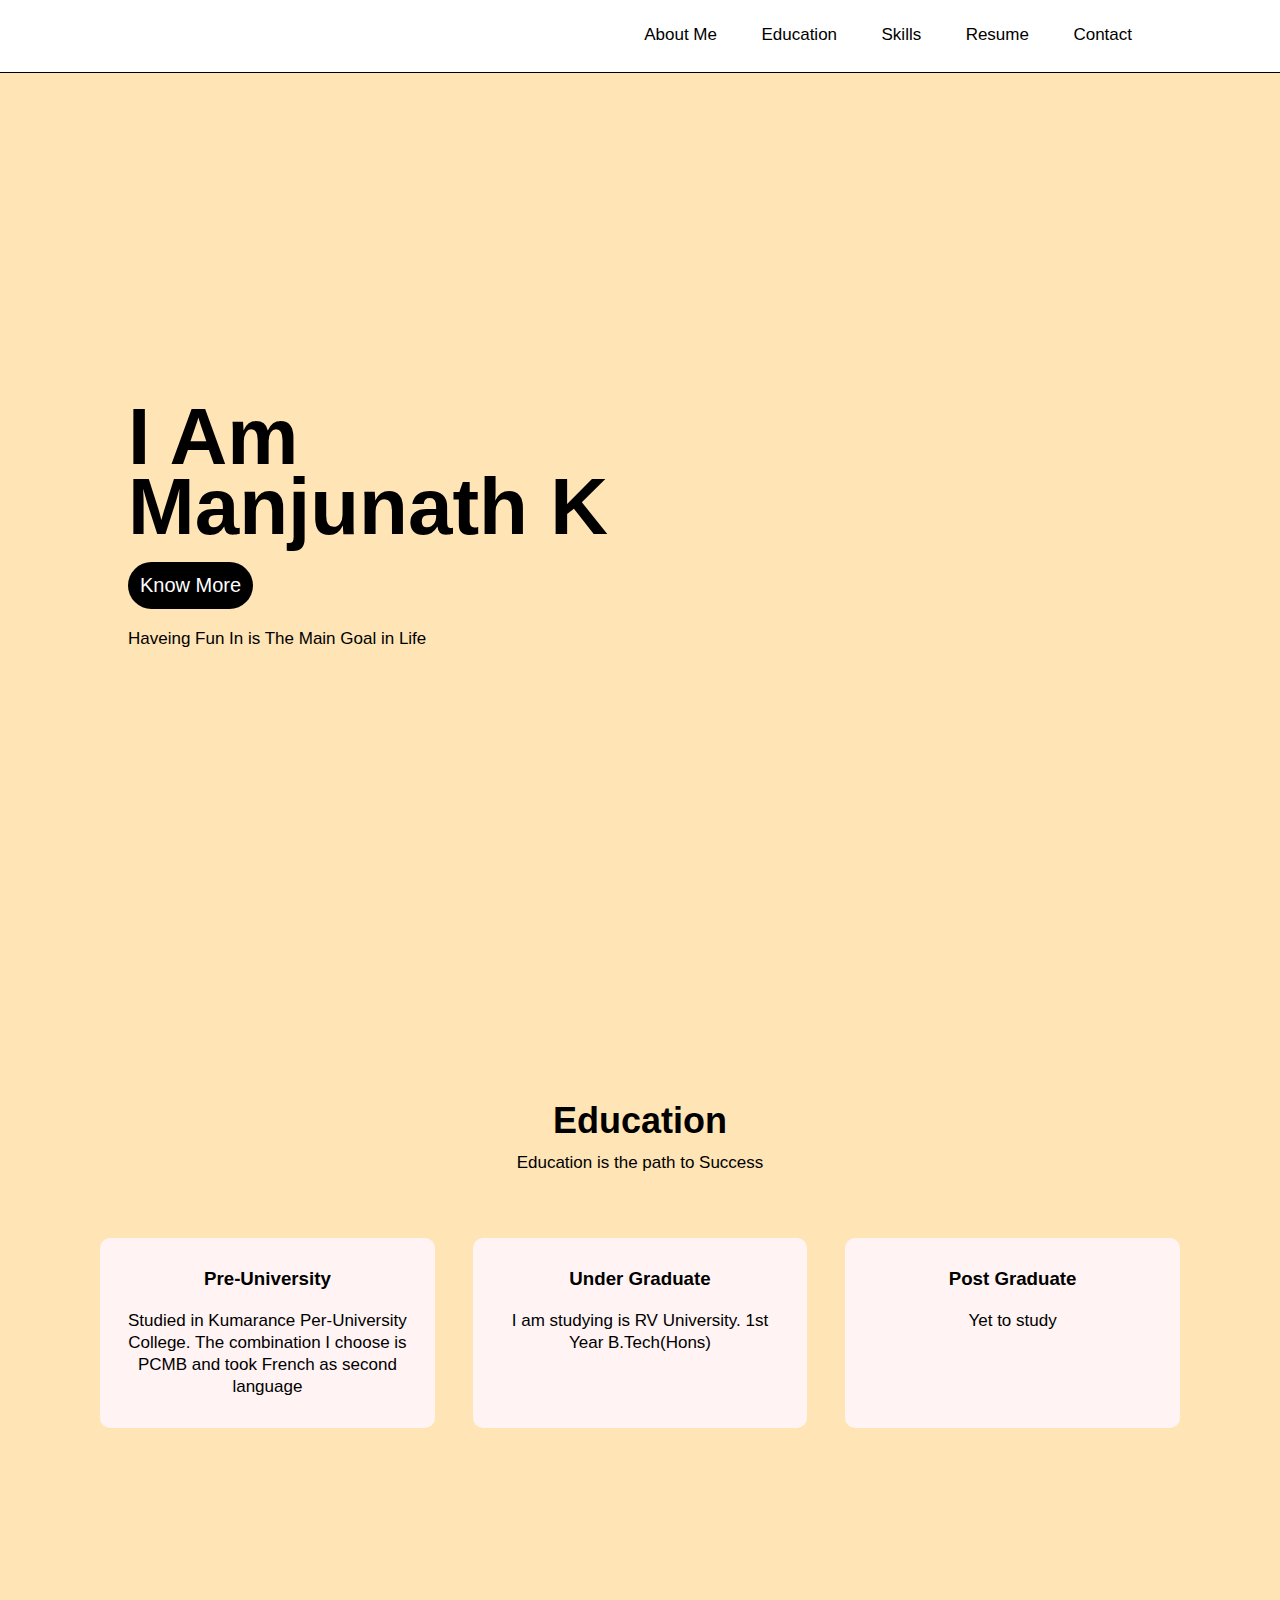
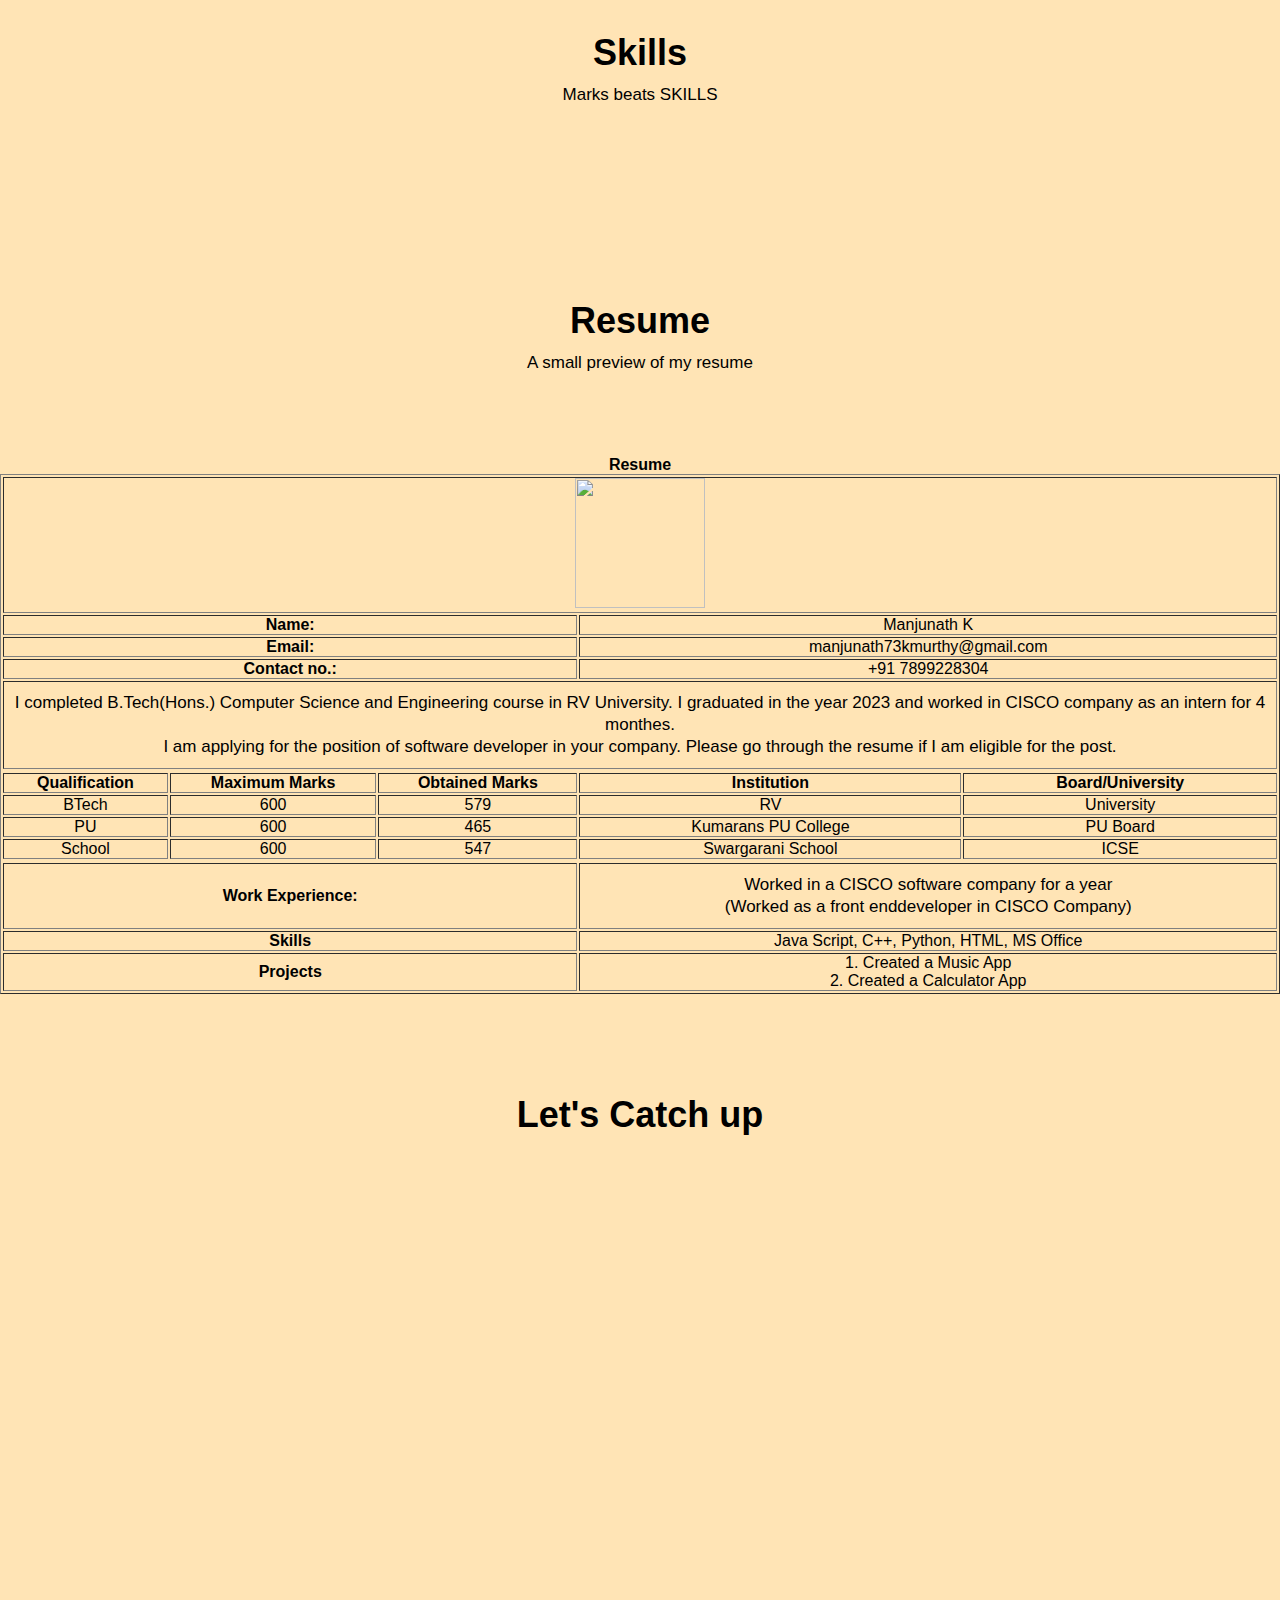
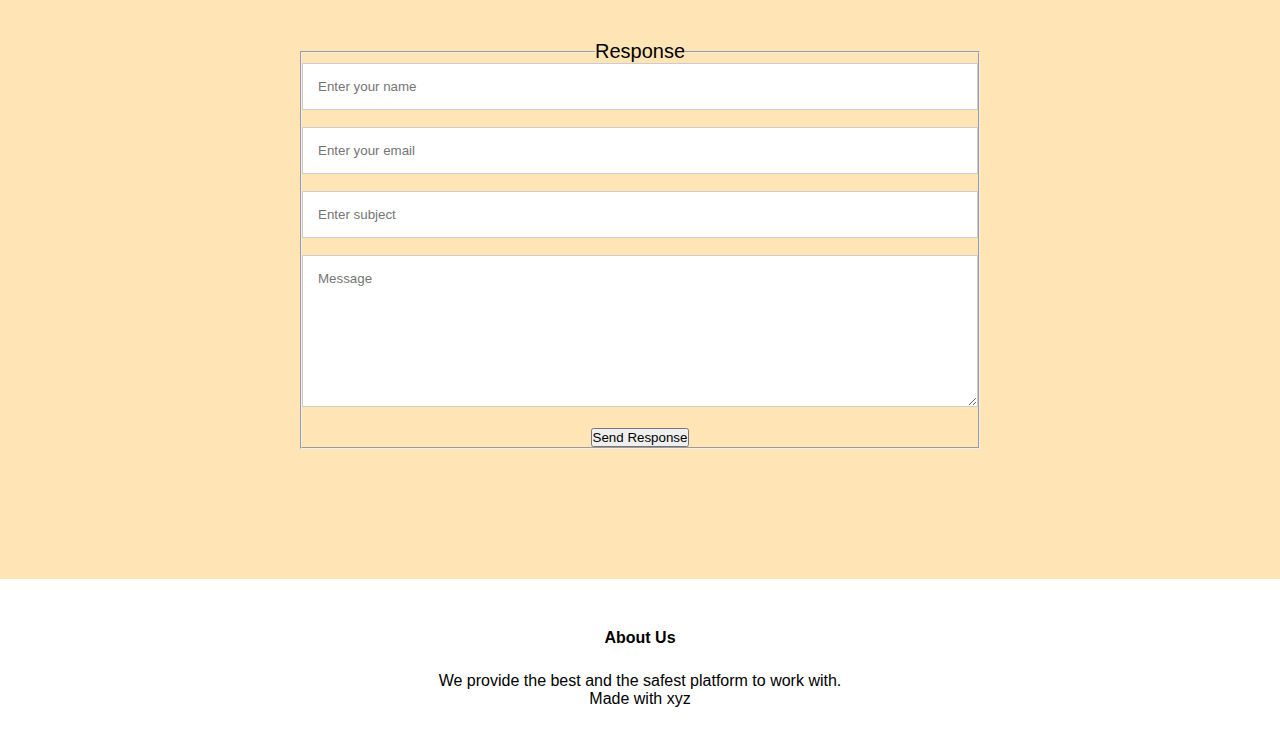
==== index.html @ daef999e "Rename Maincode.html to index.html" ====
<!DOCTYPE html>
<html>
    <head>
        <meta name="viewpoint" content="width=device-width, initial-scale=1.0">
        <title>CV Portfolio</title>
        <link rel="stylesheet" href="Style.css">
        <link rel="stylesheet" href="https://cdn.jsdelivr.net/npm/@fortawesome/fontawesome-free@6.4.2/css/fontawesome.min.css">
    </head>
    <body>
        <section class="header">
            <nav>
                <img src="Images/download.png" alt="" class="logo">
                <ul id="menulinks">
                    <li><a href="#am">About Me</a></li>
                    <li><a href="#edu">Education</a></li>
                    <li><a href="#skill">Skills</a></li>
                    <li><a href="#re">Resume</a></li>
                    <li><a href="#cont">Contact</a></li>
                </ul>
                <img src="Images/588a6507d06f6719692a2d15.png" alt="" class="menu-icon" onclick="toggleMenu()">
            </nav>
            <div class="main">
                <div class="main-content" id="am">
                    <h1>I Am<br>Manjunath K</h1>
                    <div class="btn-container">
                        <button class="btn-color">Know More</button>
                    </div>
                    <p>Haveing Fun In is The Main Goal in Life</p>
                </div>
                <img src="Images/WhatsApp Image 2024-01-06 at 10.08.02.jpeg" alt="" class="userimg">
            </div>
        </section>
        
        <!--Education-->
        <section class="edu" id="edu">
            <h1>Education</h1>
            <p>Education is the path to Success</p>
            <div class="row">
                <div class="edu-col">
                    <h3>Pre-University</h3>
                    <p>Studied in Kumarance Per-University College. The combination I choose is PCMB and took French as second language</p>
                </div>
                <div class="edu-col">
                    <h3>Under Graduate</h3>
                    <p>I am studying is RV University. 1st Year B.Tech(Hons)</p>
                </div>
                <div class="edu-col">
                    <h3>Post Graduate</h3>
                    <p>Yet to study</p>
                </div>
            </div>
        </section>
        <!--Skills-->
        <section class="skill" id="skill">
            <h1>Skills</h1>
            <p>Marks beats SKILLS</p>
            <div class="row">
                <div class="skill-col">
                    <img src="Images/Skill1.gif" alt="">
                    <div class="layer">
                        <h3>Coding</h3>
                    </div>
                </div>
                <div class="skill-col">
                    <img src="Images/Skill2.gif" alt="">
                    <div class="layer">
                        <h3>Team Management</h3>
                    </div>
                </div>
                <div class="skill-col">
                    <img src="Images/Skill3.gif" alt="">
                    <div class="layer">
                        <h3>Communication</h3>
                    </div>
                </div>
            </div>
        </section>
        <!--Resume-->
        <section class="resume" id="re">
            <h1>Resume</h1>
            <p>A small preview of my resume</p>
            <table border="border" width="100%">
                <caption>
                    <b>Resume</b>
                </caption>
                
                <tr>
                     <th colspan="6">
                        <img src = "Images/WhatsApp Image 2023-10-06 at 01.45.31.jpeg" width="130" height="130"><br>
                    </th>
                </tr>
        
                <tr>
                    <td colspan="3"><b>Name:</b></td>
                    <td colspan="3">Manjunath K</td>
                </tr>
        
                <tr>
                    <td colspan="3"><b>Email:</b></td>
                    <td colspan="3">manjunath73kmurthy@gmail.com</td>
                </tr>
        
                <tr>
                    <td colspan="3"><b>Contact no.:</b></td>
                    <td colspan="3">+91 7899228304</td>
                </tr>
        
                <tr>
                    <td colspan="6">
                        <p>
                            I completed B.Tech(Hons.) Computer Science and Engineering course in RV University.
                            I graduated in the year 2023 and worked in CISCO company as an intern for 4 monthes.<br>
                            I am applying for the position of software developer in your company.
                            Please go through the resume if I am eligible for the post.
                        </p>
                    </td>
                </tr>
                <br><br>
        
                <tr>
                    <tr>
                        <th>Qualification</th>
                        <th>Maximum Marks</th>
                        <th>Obtained Marks</th>
                        <th>Institution</th>
                        <th>Board/University</th>
                    </tr>
        
                    <tr>
                        <td>BTech</td>
                        <td>600</td>
                        <td>579</td>
                        <td>RV</td>
                        <td>University</td>
                    </tr>
        
                    <tr>
                        <td>PU</td>
                        <td>600</td>
                        <td>465</td>
                        <td>Kumarans PU College</td>
                        <td>PU Board</td>
                    </tr>
        
                    <tr>
                        <td>School</td>
                        <td>600</td>
                        <td>547</td>
                        <td>Swargarani School</td>
                        <td>ICSE</td>
                    </tr>
                </tr><br><br>
        
                <tr>
                    
                    <tr>
                        <td colspan="3"><b>Work Experience:</b></td>
                        <td colspan="3">
                            <p>Worked in a CISCO software company for a year<br>
                            (Worked as a front enddeveloper in CISCO Company)</p>
                        </td>
                    </tr>
        
                    <tr>
                        <td colspan="3"><b>Skills</b></td>
                        <td colspan="3">Java Script, C++, Python, HTML, MS Office</td>
                    </tr>
        
                    <tr>
                        <td rowspan="2" colspan="3"><b>Projects</b></td>
                        <td colspan="3">
                            1. Created a Music App<br>
                            2. Created a Calculator App
                        </td>
                    </tr>
        
                </tr>
        
            </table>
        </section>
        <!--Contact-->
        <section class="contact" id="cont">
            <h1>Let's Catch up</h1>
            <iframe src="https://www.google.com/maps/embed?pb=!1m18!1m12!1m3!1d995397.3456030992!2d76.97284390310132!3d12.954510641982626!2m3!1f0!2f0!3f0!3m2!1i1024!2i768!4f13.1!3m3!1m2!1s0x3bae1670c9b44e6d%3A0xf8dfc3e8517e4fe0!2sBengaluru%2C%20Karnataka!5e0!3m2!1sen!2sin!4v1704509530049!5m2!1sen!2sin" width="600" height="450" style="border:0;" allowfullscreen="" loading="lazy" referrerpolicy="no-referrer-when-downgrade"></iframe>
            <section class="contact-us">
                <!-- <div class="row">
                    <div class="contact-col">
                        <span>
                            <h5>Mysore Road, Akshaya Niliya</h5>
                            <p>Bangalore, Karnakata, INDIA</p>
                        </span>
                    </div>
                    <div>
                        <span>
                            <h5>+91 7899228304</h5>
                            <p>Monday to Friday, 10am to 7pm</p>
                        </span>
                    </div>
                    <div>
                        <span>
                            <h5>manjunath73kmurthy@gmail.com</h5>
                            <p>Email me your query</p>
                        </span>
                    </div>
                </div> -->
            </section>
            <section class="response">
                <div class="contact-col">
                    <form action="" id="myform" onsubmit = "return validate();">
                        <fieldset>
                            <legend>Response</legend>
                            <input type="text" placeholder="Enter your name" required id="name">
                            <input type="email" placeholder="Enter your email" required id="email">
                            <input type="text" placeholder="Enter subject" required id="subject">
                            <textarea rows="8" placeholder="Message" required id="message"></textarea>
                            <button type="submit" class="click">Send Response</button>
                        </fieldset>
                    </form>
                </div>
            </section>
        </section>
        <!--Footer-->
        <section class="footer">
           <h4>About Us</h4>
           <p>We provide the best and the safest platform to work with.</p>
            <div class="icons">
                <i class="fa fa-facebook-official" aria-hidden="true"></i>
                <i class="fa fa-instagram" aria-hidden="true"></i>
                <i class="fa fa-twitter" aria-hidden="true"></i>
            </div>
            <p>Made with xyz</p>
        </section>
        <script src="jav.js"></script>
    </body>
</html>
---- Style.css ----
*{
    margin: 0;
    padding: 0;
    box-sizing: border-box;
    font-family: sans-serif;
}
html{
    scroll-behavior: smooth;
}
nav{
    position: fixed;
    top: 0;
    left: 0;
    width: 100%;
    background: #fff;
    display: flex;
    align-items: center;
    justify-content: space-between;
    padding: 15px 10%;
    border-bottom: 1px solid #000;
    z-index: 10;
}
nav ul li{
    list-style: none;
    display: inline-block;
    margin: 10px 20px;
    font-weight: 500;
    cursor: pointer;
}
nav ul li a{
    color: #000;
    text-decoration: none;
    font-size: 17px;
}
nav ul li::after{
    content: '';
    width: 0%;
    height: 2px;
    background: #f44336;
    display: block;
    margin: auto;
    transition: 0.6s;
}
nav ul li:hover::after{
    width: 100%;
}
nav .logo{
    width: 110px;
    cursor: pointer;
}
.main{
    width: 100%;
    min-height: 100vh;
    background: moccasin;
    padding: 0 10%;
    padding-top: 50px;
    display: flex;
    justify-content: center;
    flex-direction: column;
}
.main h1{
    margin-top: 100px;
    font-size: 80px;
    line-height: 70px;
}
.btn-container{
    margin: 20px 0;
}
.main button{
    border: 0;
    outline: 0;
    display: inline-flex;
    align-items: center;
    font-size: 20px;
    cursor: pointer;
}
.btn-color{
    background: #000;
    color: #fff;
    padding: 12px 12px 12px ;
    border-radius: 40px;
}
.main p{
    font-size: 17px;
    font-weight: 300;
}
.userimg{
    width: 80%;
    max-width: 500px;
    padding-top: 50px;
    position: absolute;
    right: 13%;
    bottom: 0;
}
.menu-icon{
    display: none;
}

/* Media Queries for navbar*/
@media(max-width: 800px){
    *{
        overflow-x: hidden;
    }
    nav ul{
        position: absolute;
        width: 100%;
        background: #000;
        color: #fff;
        left: 0;
        top: 100%;
        text-align: center;
        max-height: 0;
        overflow: hidden;
        transition: max-height 0.7s;
    }
    .logo{
        width: 150px;
    }
    nav ul li{
        display: block;
    }
    .menulinks{
        position: absolute;
        background: #f44336;
        height: 100vh;
        width: 200px;
        top: 0;
        right: 0;
        text-align: left;
        z-index: 2;
    }
    .menu-icon{
        display: block;
        width: 30px;
    }
    .show-menu{
        max-height: 60px;
    }
    .main{
        min-height: auto;
        padding: 0;
    }
    .userimg{
        width: 100%;
        right: auto;
        position: relative;
        margin-top: 100px;
        padding-left: 80px;
    }
    .main-content{
        position: absolute;
        bottom: 0;
        padding: 0 10%;
        z-index: 2;
        padding-bottom: 40px;
        background: linear-gradient(transparent, #fff);
    }
    .btn-container{
        margin: 5px 0;
    }
    .main button{
        font-size: 11px;
        margin-right: 10px;

    }
    .btn-color{
        padding: 8px 8px 8px 8px;
        margin-bottom: 10px;
    }
    .main h1{
        font-size: 60px;
        inline-size: 550px;
    }
    .row{
        flex-direction: column;
    }
    .response{
        padding: 10px 10px;
        text-align: center;
    }
}
.edu{
    width: 100%;
    margin: auto;
    text-align: center;
    padding-top: 200px;
    background: moccasin;
    padding-left: 100px;
    padding-right: 100px;
}
.edu h1{
    font-size: 36px;
    font-weight: 600;
}
.edu p{
    color: #000;
    font-size: 17px;
    font-weight: 300;
    line-height: 22px;
    padding: 10px;
}
.row{
    margin-top: 5%;
    display: flex;
    justify-content: space-between;
}
.edu-col{
    flex-basis: 31%;
    background: #fff3f3;
    border-radius: 10px;
    margin-bottom: 5%;
    padding: 20px 12px;
    box-sizing: border-box;
    transition: 0.5s;
}
.edu-col h3{
    text-align: center;
    font-weight: 600;
    margin: 10px 0;
}
.edu-col:hover{
    box-shadow: 0 0 20px 0px rgba(0,0,0,0.2);
}
/* Skills */
.skill{
    width: 100%;
    margin: auto;
    text-align: center;
    padding-top: 150px;
    background: moccasin;
    padding-left: 100px;
    padding-right: 100px;
}
.skill h1{
    font-size: 36px;
    font-weight: 600;
}
.skill p{
    color: #000;
    font-size: 17px;
    font-weight: 300;
    line-height: 22px;
    padding: 10px;
}
.skill-col{
    flex-basis: 32%;
    border-radius: 10px;
    margin-bottom: 30px;
    position: relative;
    overflow: hidden;
    transition: 0.5s;
}
.skill-col img{
    width: 100%;
    display: block;
}
.skill-col:hover{
    box-shadow: 0 0 20px 0px rgba(0,0,0,0.2);
}
.layer{
    background: transparent;
    height: 100%;
    width: 100%;
    position: absolute;
    top: 0;
    left: 0;
    transition: 0.5s;
}
.layer:hover{
    background: rgba(166, 166, 166, 0.7);
}
.layer h3{
    width: 100%;
    font-weight: 500;
    color: #000;
    font-size: 26px;
    bottom: 0;
    left: 50%;
    transform: translateX(-50%);
    position: absolute;
    display: none;
    transition: 0.7s;
}
.layer:hover h3{
    bottom: 49%;
    display: block;
}
/* Resume */
.resume{
    width: 100%;
    margin: auto;
    text-align: center;
    padding-top: 100px;
    background: moccasin;
}
.resume h1{
    font-size: 36px;
    font-weight: 600;
}
.resume p{
    color: #000;
    font-size: 17px;
    font-weight: 300;
    line-height: 22px;
    padding: 10px;
}
/* Contact */
.contact{
    width: 100%;
    margin: auto;
    text-align: center;
    padding: 100px 0;
    background: moccasin;
}
.contact iframe{
    width: 70%;
}
.contact h1{
    font-size: 36px;
    font-weight: 600;
}
.contact-us{
    width: 80%;
    margin: auto;
    background: moccasin;
}
.contact-col{
    flex-basis: 48%;
    margin-bottom: 30px;
}
.contact-col div{
    display: flex;
    align-items: center;
    margin-bottom: 40px;
}
.contact-col div p{
    padding: 20px;
}
.contact-col div h5{
    font-size: 20px;
    margin-bottom: 5px;
    color: #555;
    font-weight: 400;
}
.contact-col input, .contact-col textarea{
    width: 100%;
    padding: 15px;
    margin-bottom: 17px;
    outline: none;
    border: 1px solid #ccc;
}
.response{
    width: 100;
    padding-left: 300px;
    padding-right: 300px;
    padding-top: 50px;
}
.response legend{
    font-size: 20px;
}
/* Footer */
.footer{
    width: 100%;
    text-align: center;
    padding: 30px 0;
}
.footer h4{
    margin-bottom: 25px;
    margin-top: 20px;
    font-weight: 600;
}
/* CV */
.cv{
    width: 100%;
    margin: auto;
    text-align: center;
    padding-top: 100px;
    background: #fff;
}
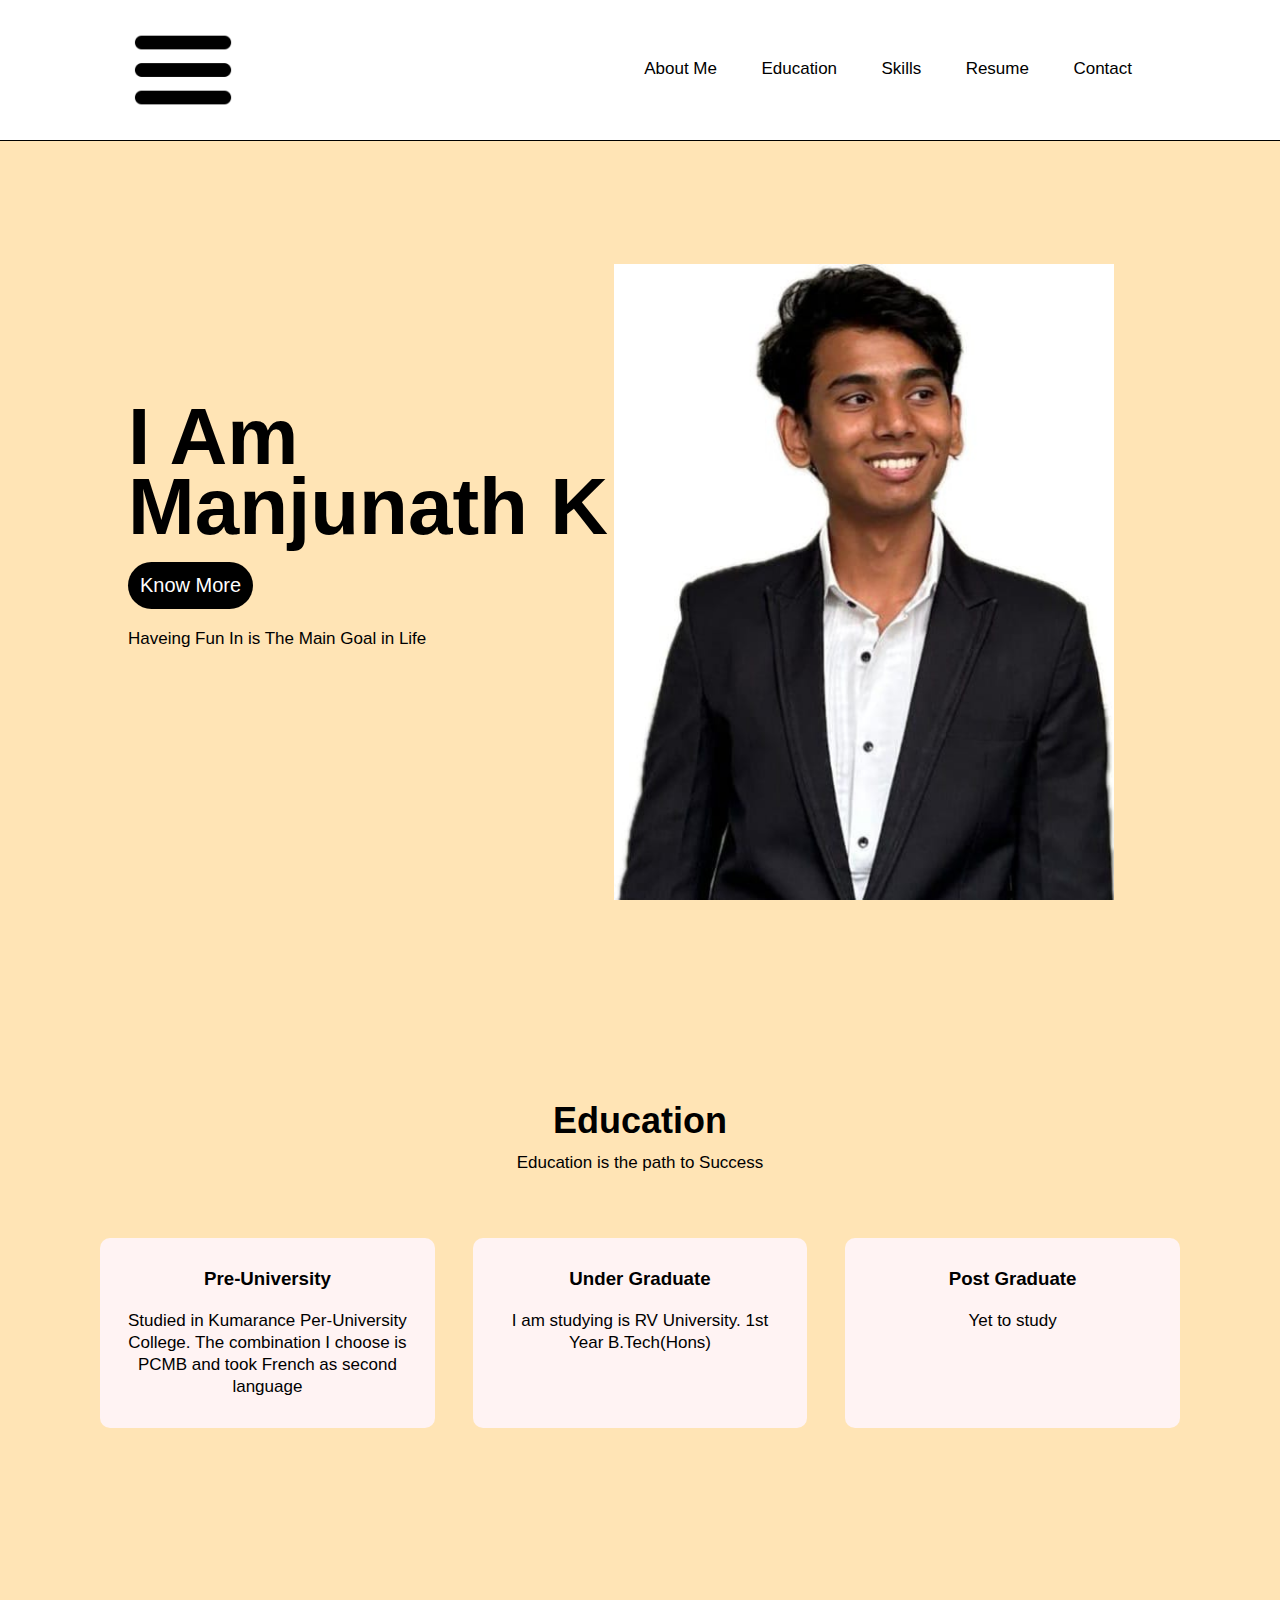
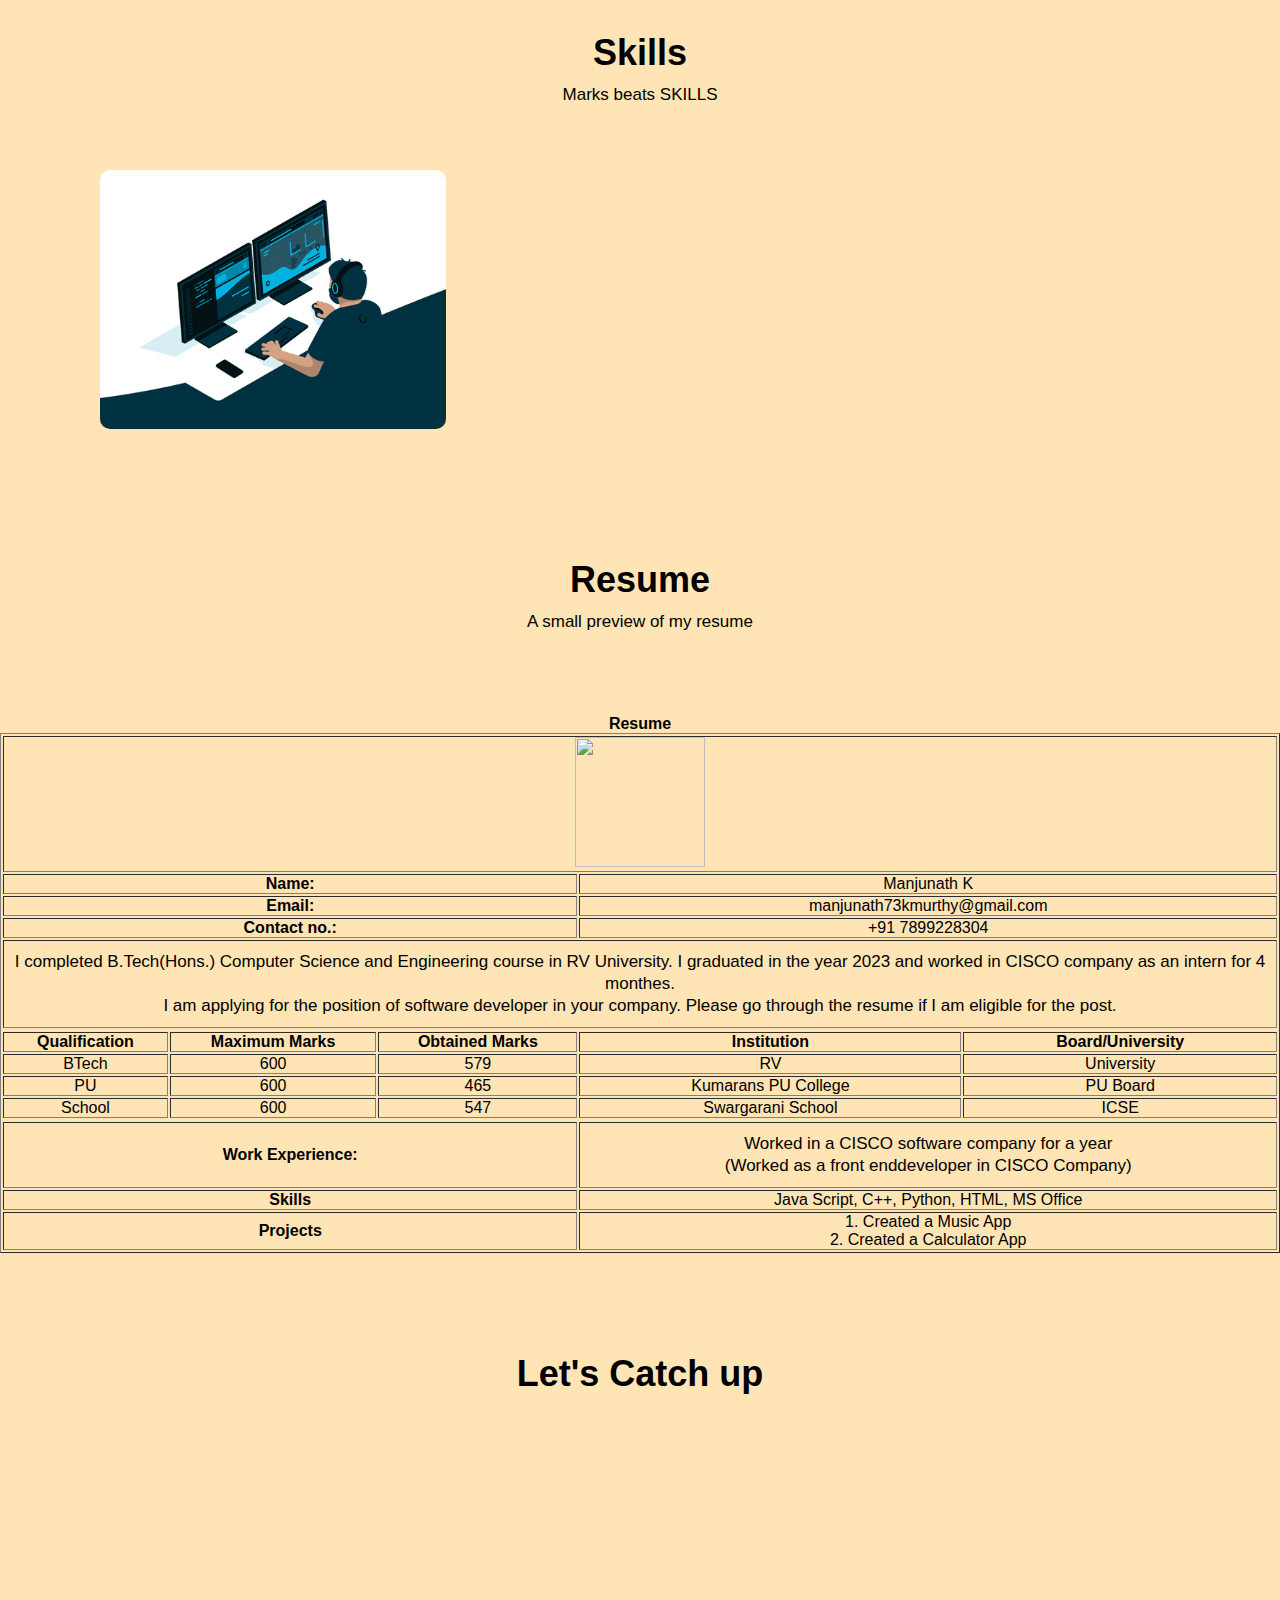
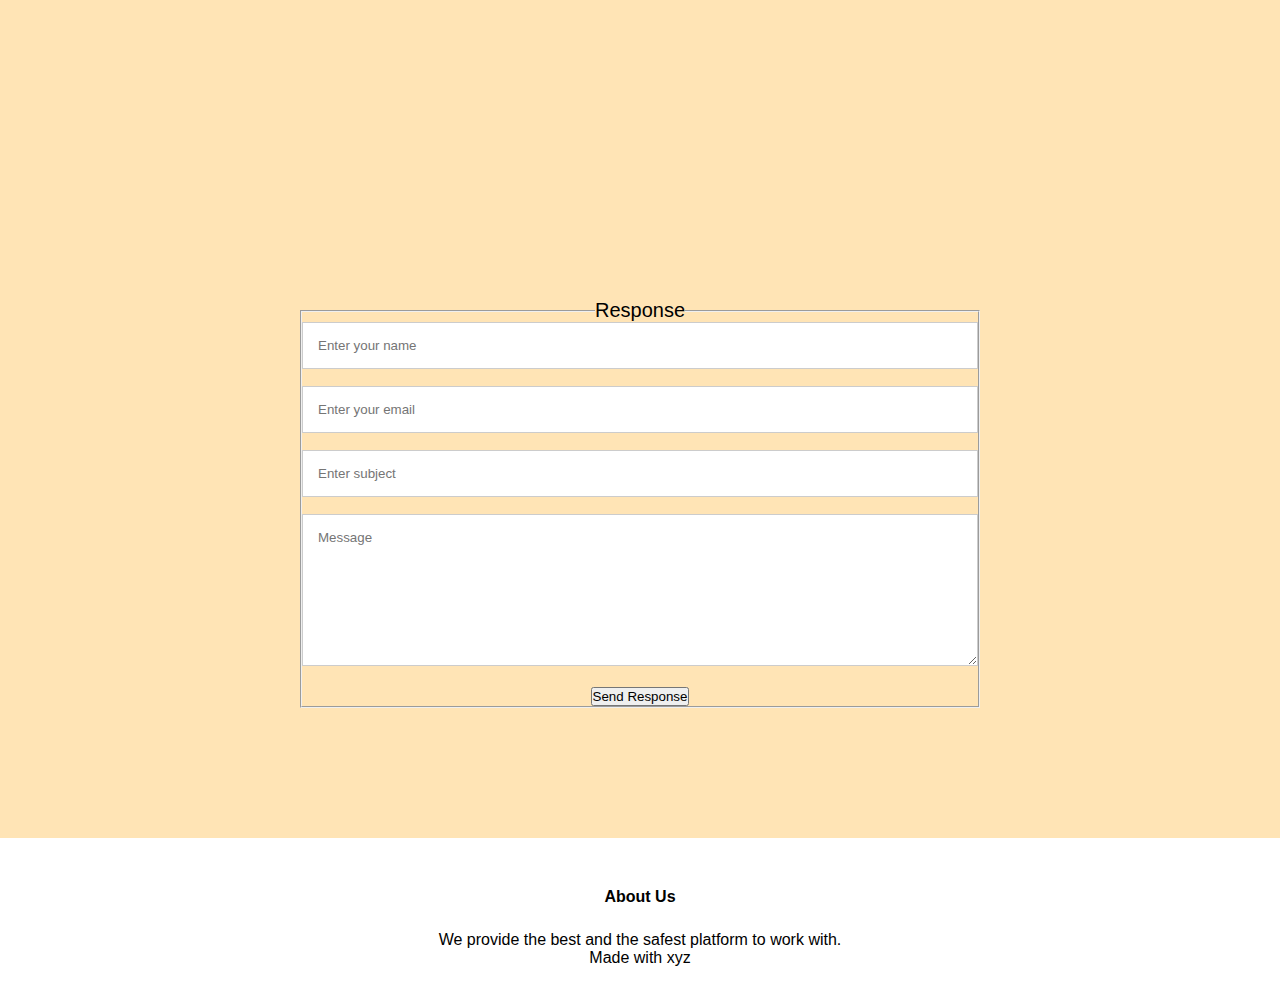
==== commit 33630b6c: "Update index.html" ====
--- a/index.html
+++ b/index.html
@@ -9,7 +9,7 @@
     <body>
         <section class="header">
             <nav>
-                <img src="Images/download.png" alt="" class="logo">
+                <img src="588a6507d06f6719692a2d15.png" alt="" class="logo">
                 <ul id="menulinks">
                     <li><a href="#am">About Me</a></li>
                     <li><a href="#edu">Education</a></li>
@@ -17,7 +17,7 @@
                     <li><a href="#re">Resume</a></li>
                     <li><a href="#cont">Contact</a></li>
                 </ul>
-                <img src="Images/588a6507d06f6719692a2d15.png" alt="" class="menu-icon" onclick="toggleMenu()">
+                <img src="WhatsApp Image 2024-01-06 at 10.08.02.jpeg" alt="" class="menu-icon" onclick="toggleMenu()">
             </nav>
             <div class="main">
                 <div class="main-content" id="am">
@@ -27,7 +27,7 @@
                     </div>
                     <p>Haveing Fun In is The Main Goal in Life</p>
                 </div>
-                <img src="Images/WhatsApp Image 2024-01-06 at 10.08.02.jpeg" alt="" class="userimg">
+                <img src="WhatsApp Image 2024-01-06 at 10.08.02.jpeg" alt="" class="userimg">
             </div>
         </section>
         
@@ -56,19 +56,19 @@
             <p>Marks beats SKILLS</p>
             <div class="row">
                 <div class="skill-col">
-                    <img src="Images/Skill1.gif" alt="">
+                    <img src="Skill1.gif" alt="">
                     <div class="layer">
                         <h3>Coding</h3>
                     </div>
                 </div>
                 <div class="skill-col">
-                    <img src="Images/Skill2.gif" alt="">
+                    <img src="Skill2.gif" alt="">
                     <div class="layer">
                         <h3>Team Management</h3>
                     </div>
                 </div>
                 <div class="skill-col">
-                    <img src="Images/Skill3.gif" alt="">
+                    <img src="Skill3.gif" alt="">
                     <div class="layer">
                         <h3>Communication</h3>
                     </div>
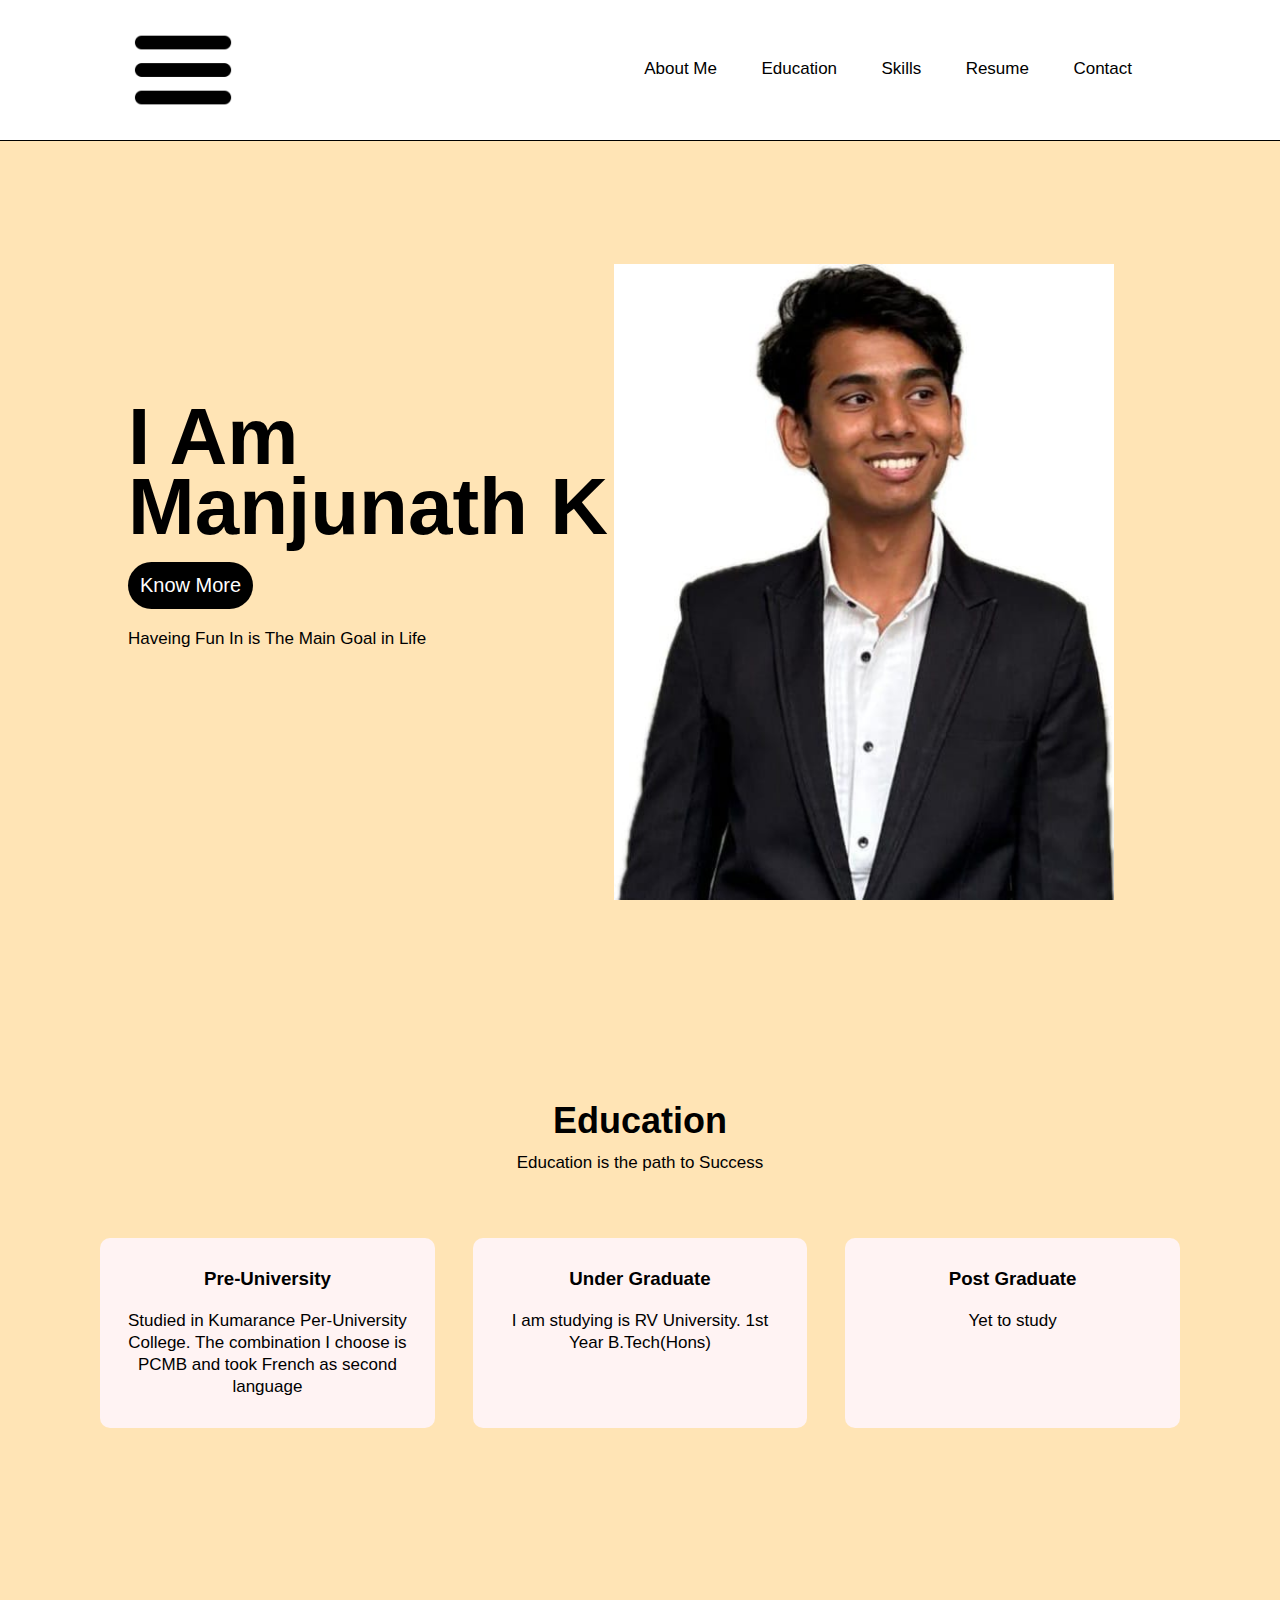
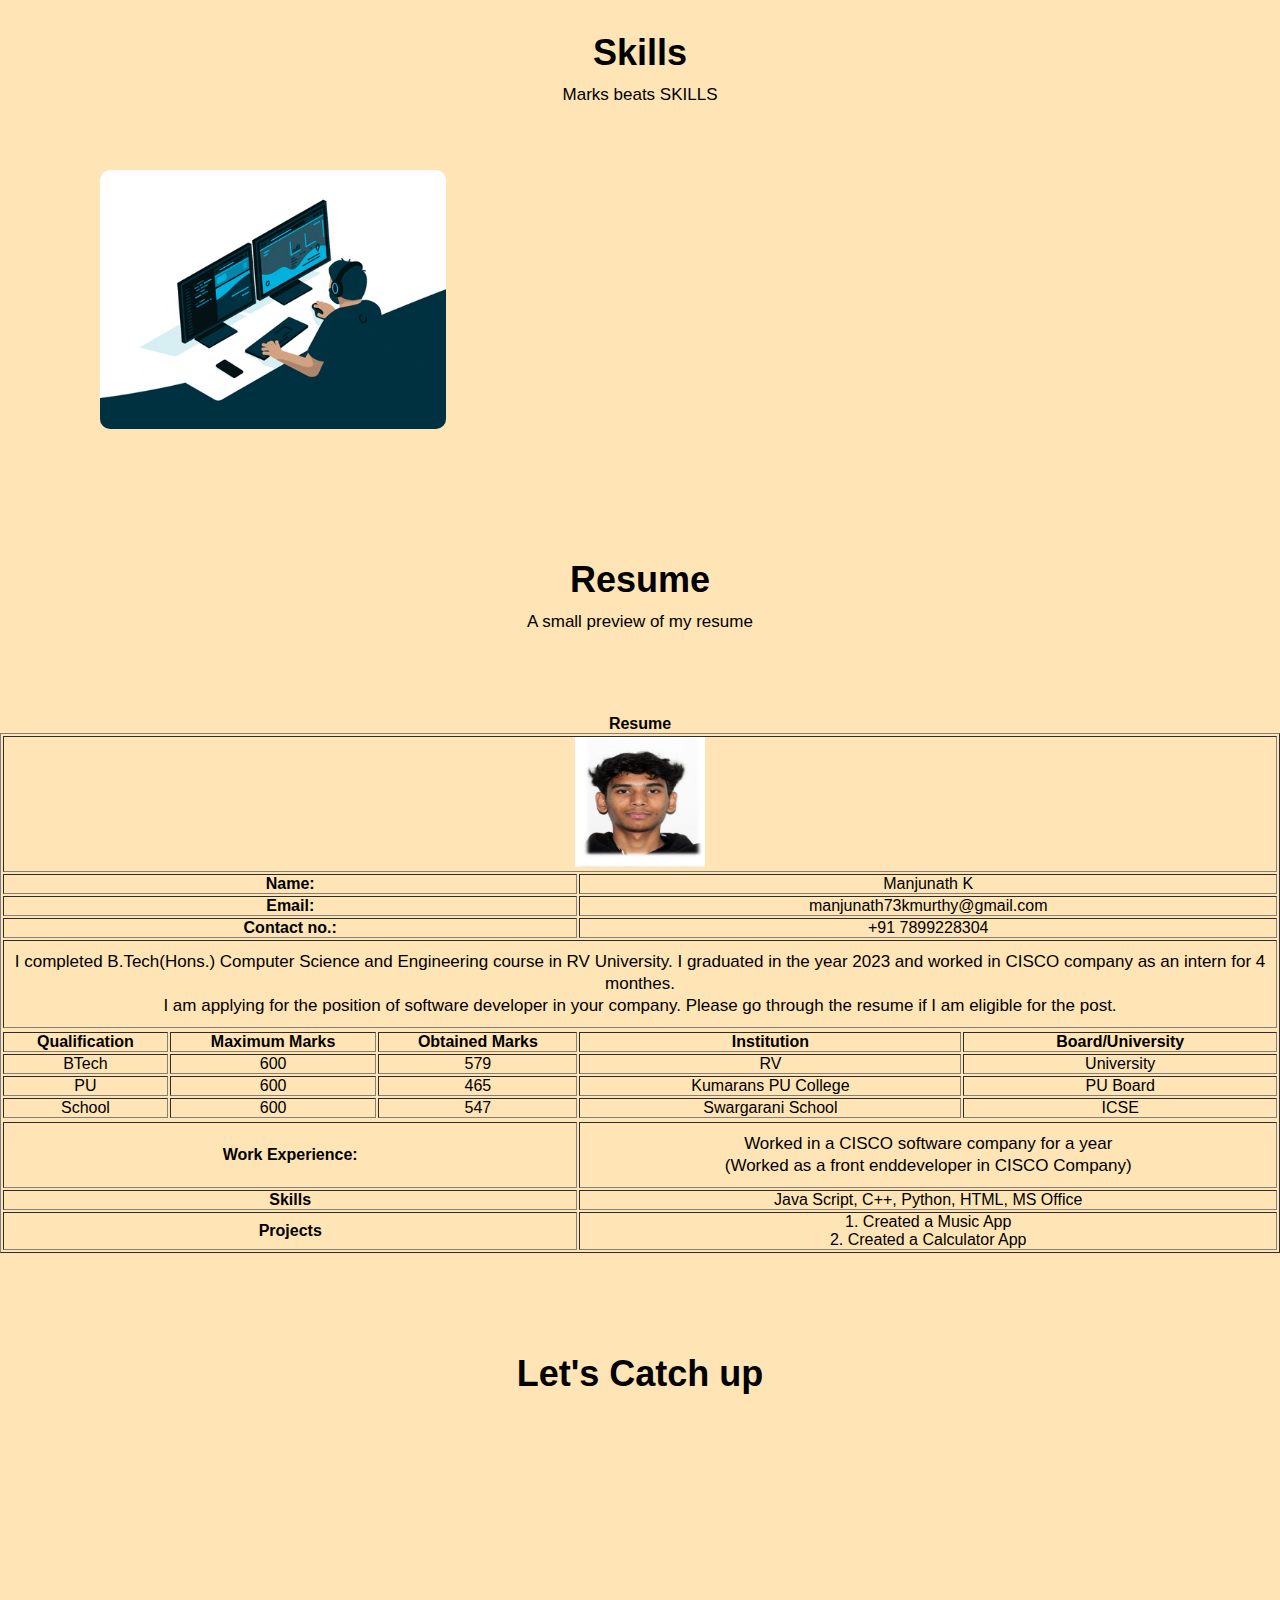
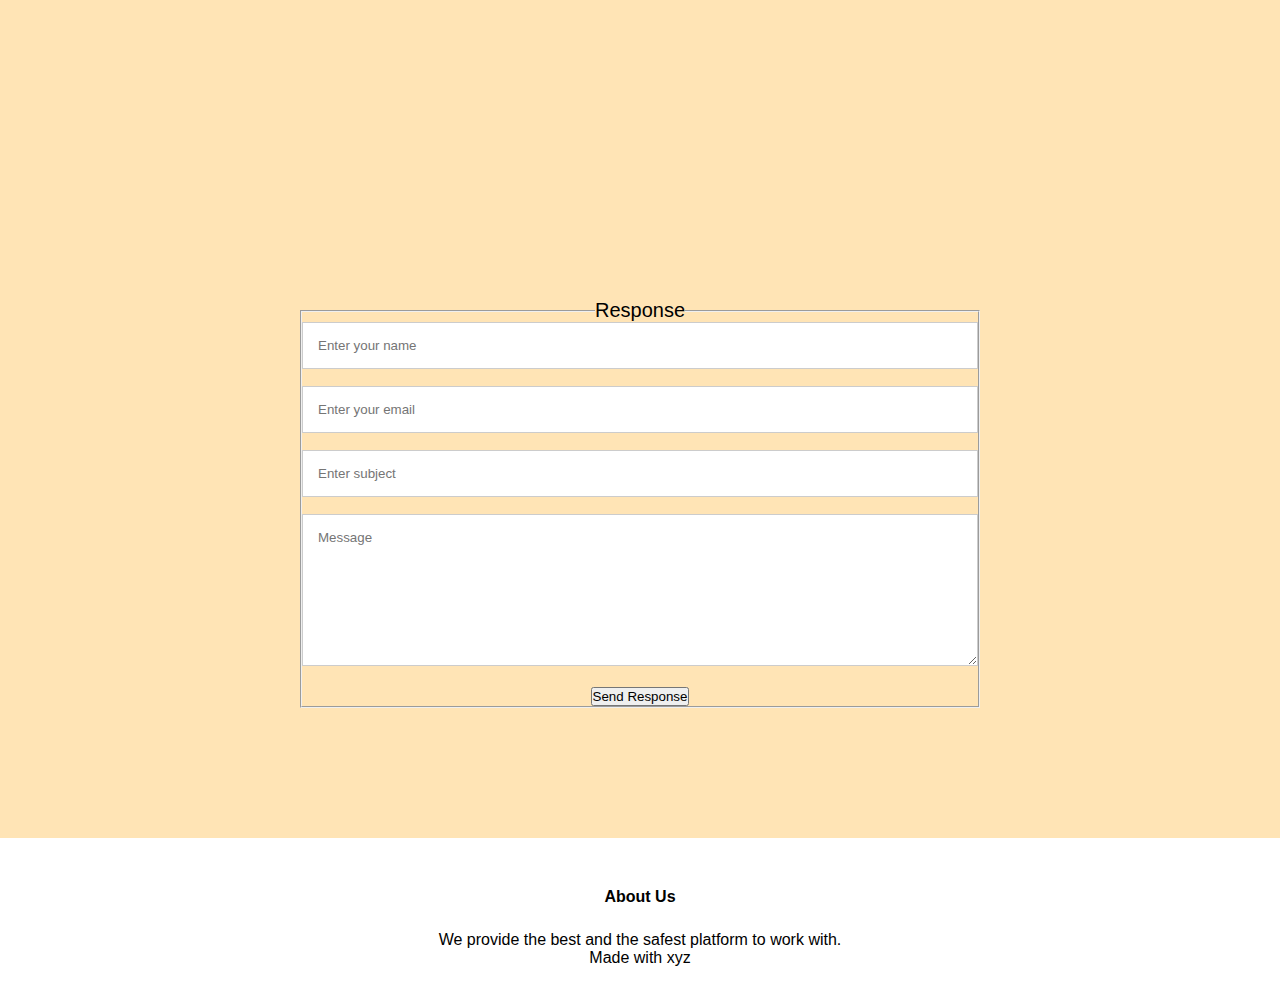
==== commit a21b46be: "Update index.html" ====
--- a/index.html
+++ b/index.html
@@ -86,7 +86,7 @@
                 
                 <tr>
                      <th colspan="6">
-                        <img src = "Images/WhatsApp Image 2023-10-06 at 01.45.31.jpeg" width="130" height="130"><br>
+                        <img src = "WhatsApp Image 2023-10-06 at 01.45.31.jpeg" width="130" height="130"><br>
                     </th>
                 </tr>
         
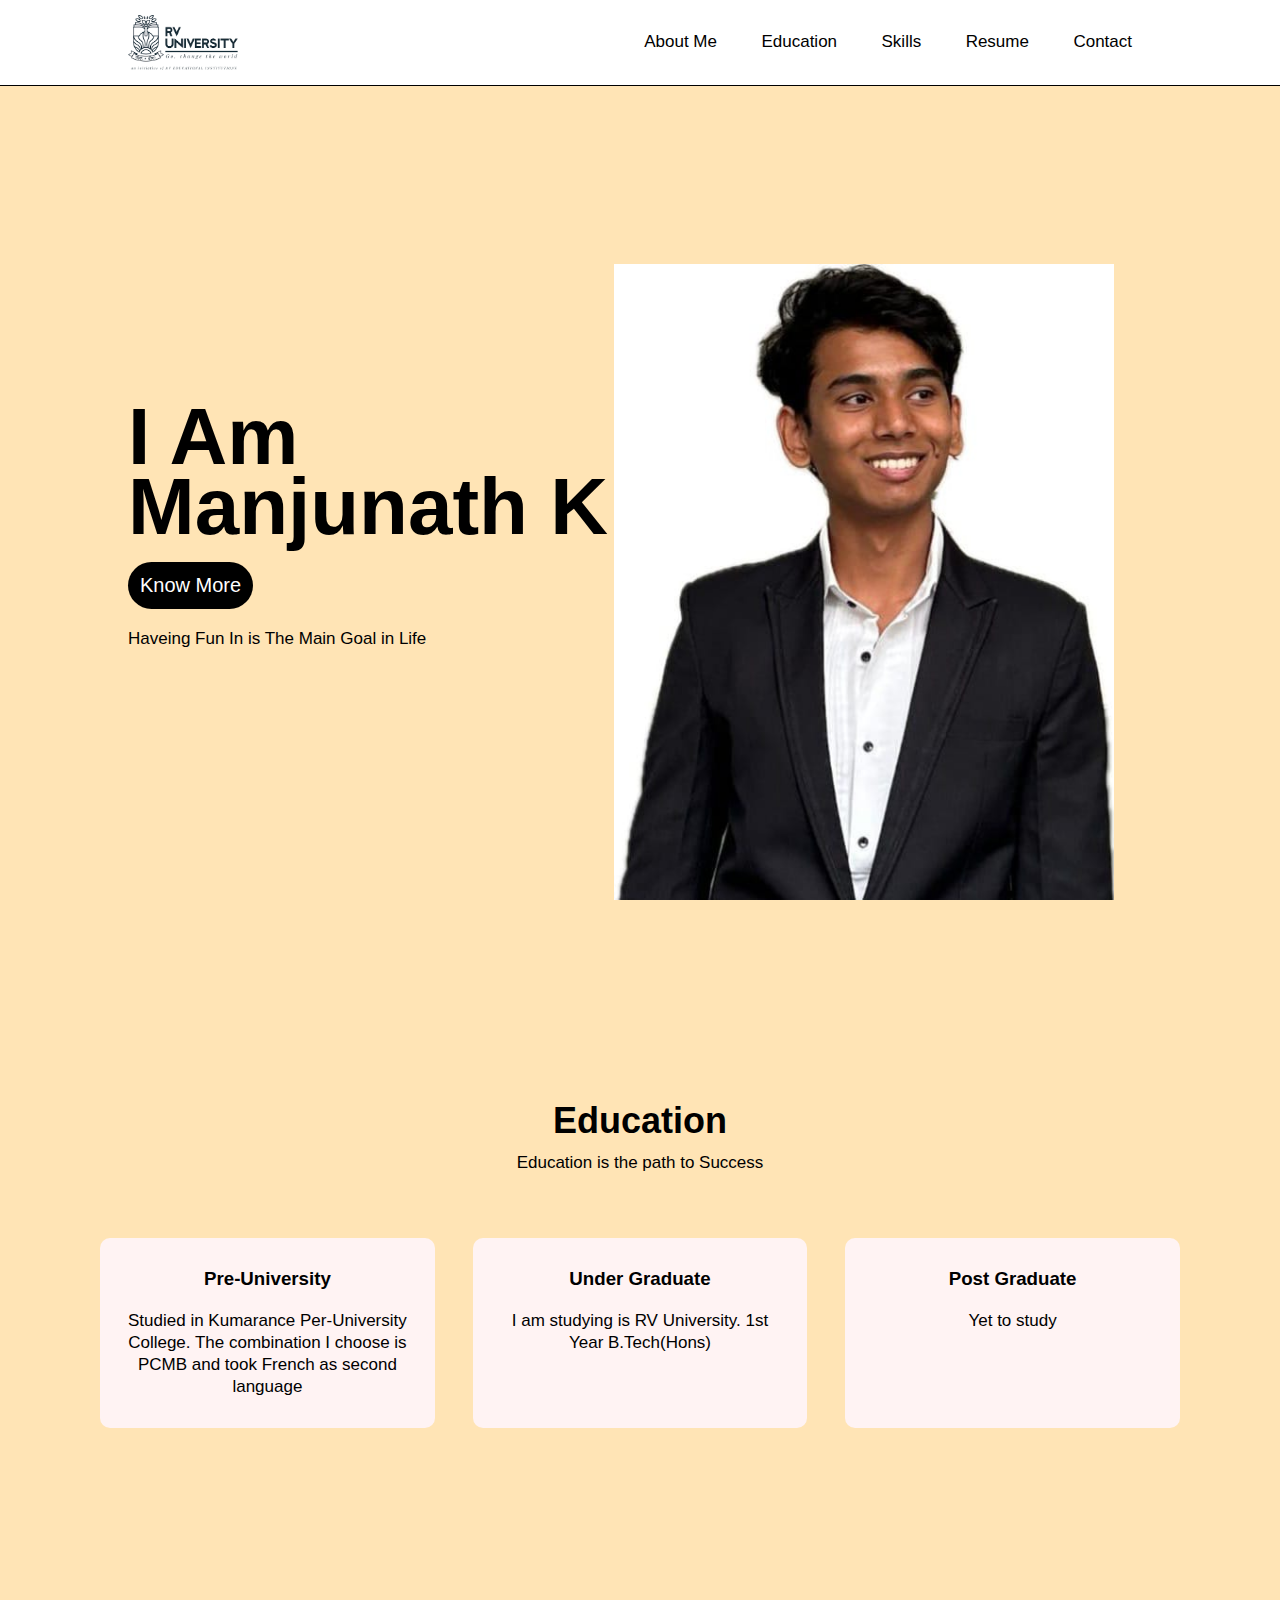
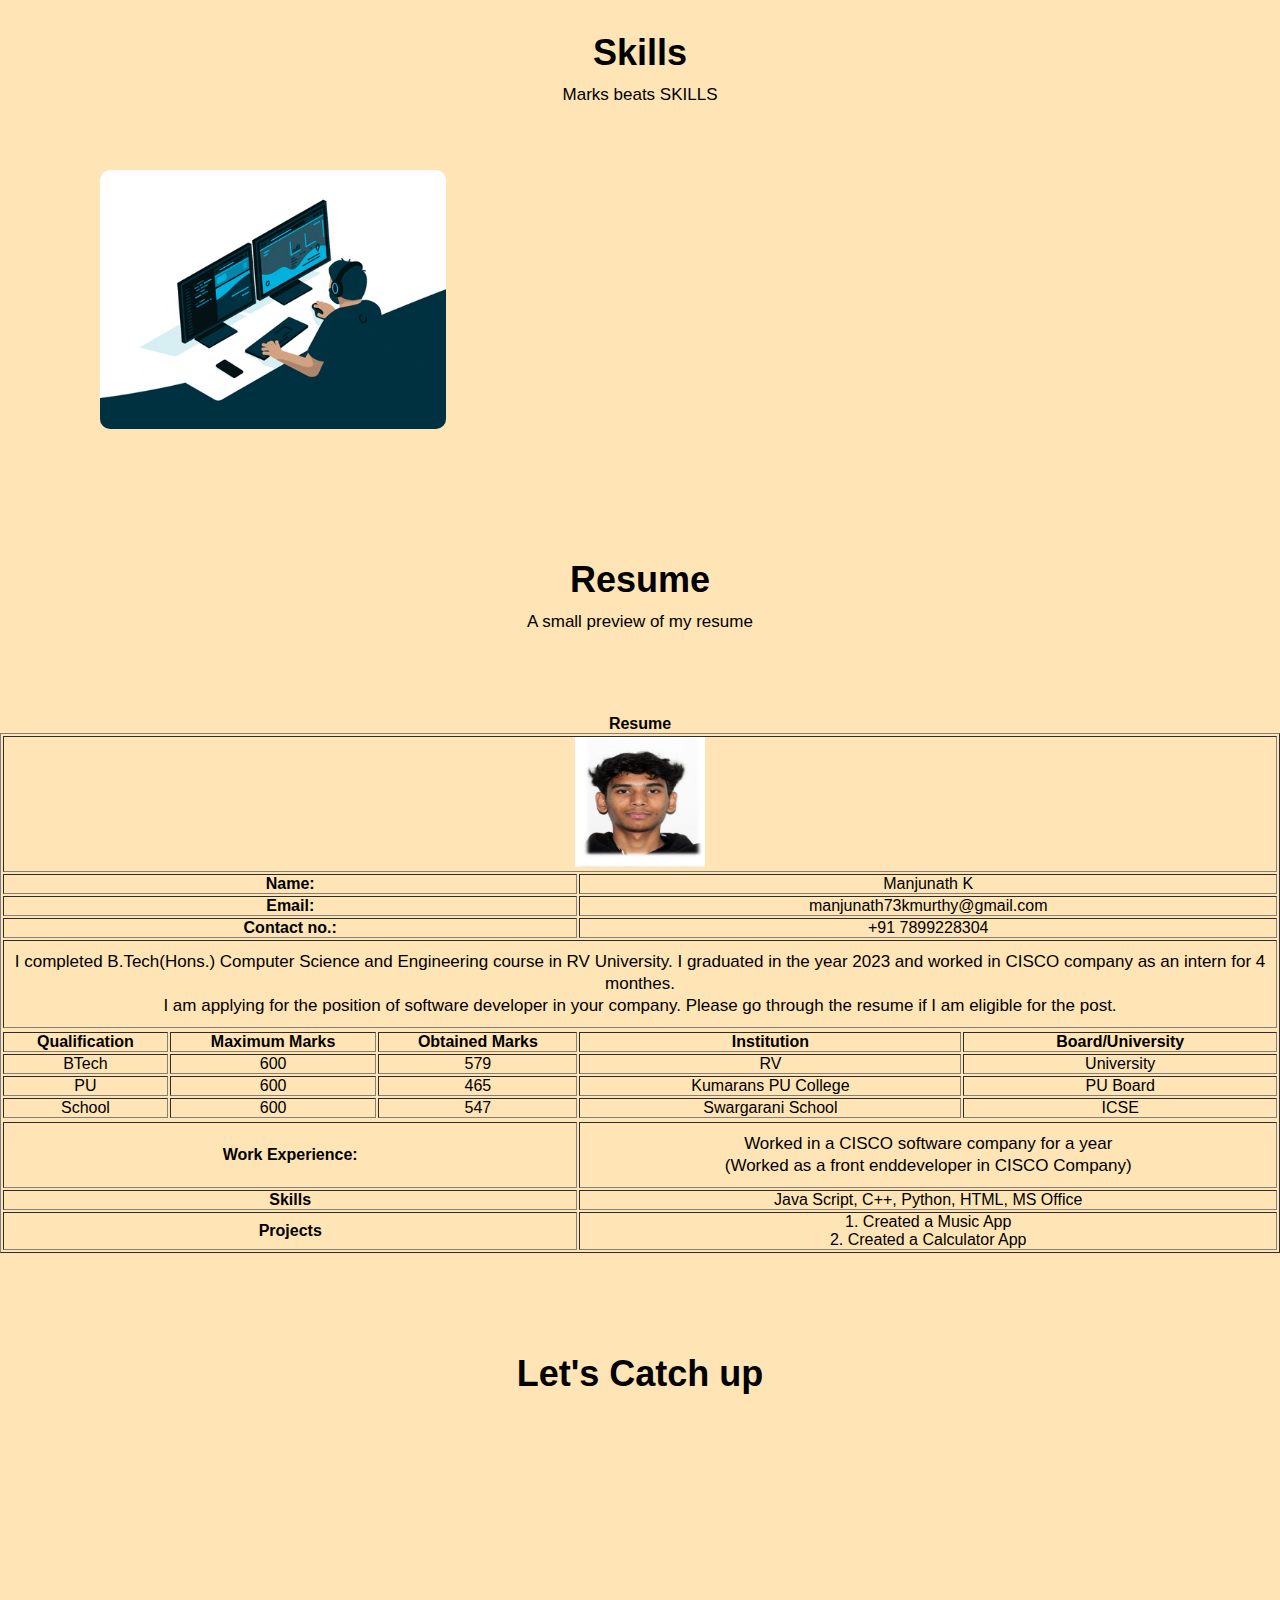
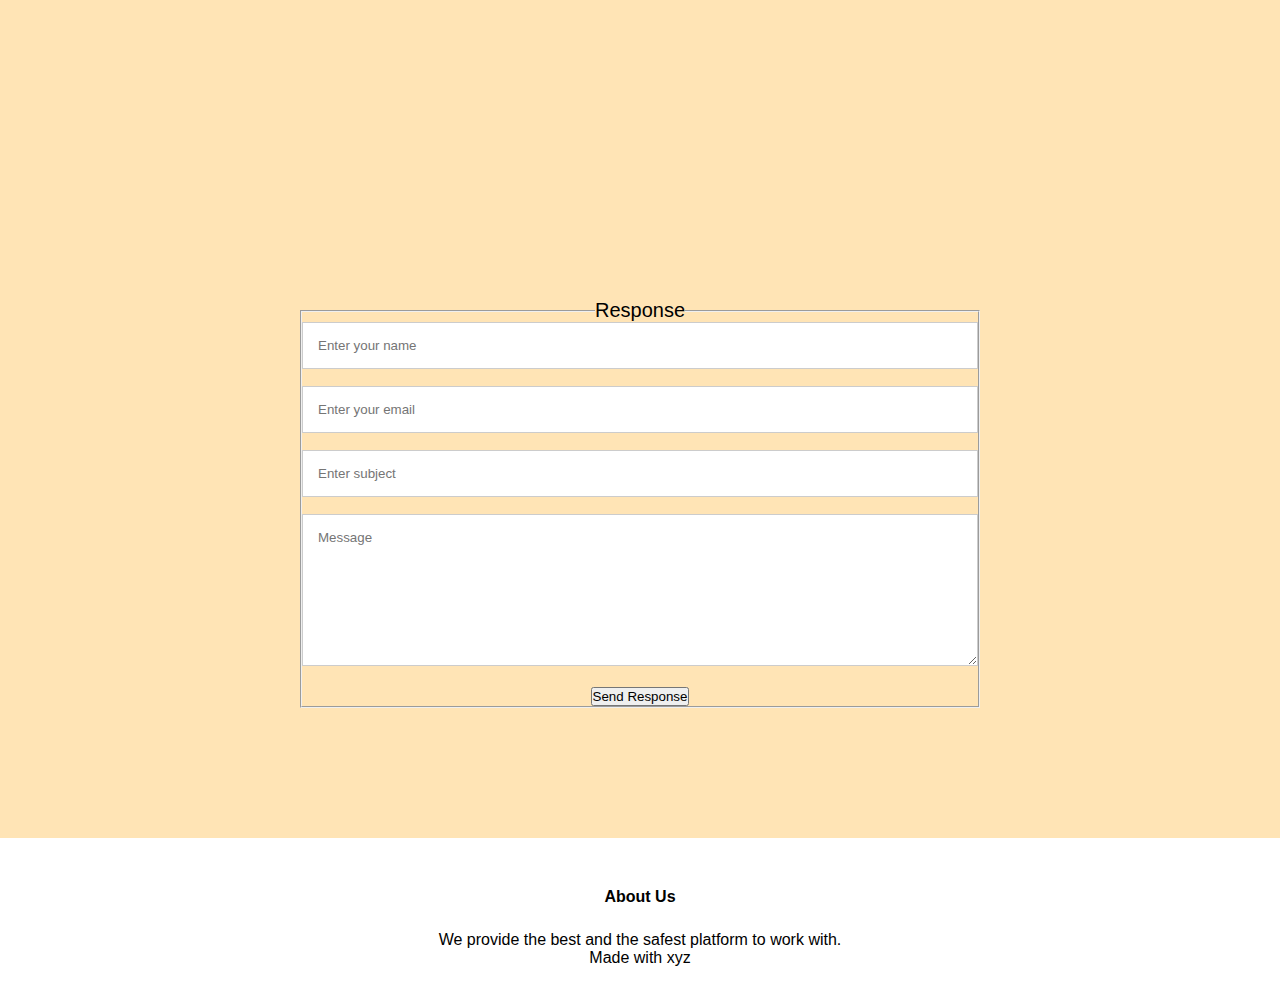
==== commit 9bb425b3: "Update index.html" ====
--- a/index.html
+++ b/index.html
@@ -9,7 +9,7 @@
     <body>
         <section class="header">
             <nav>
-                <img src="588a6507d06f6719692a2d15.png" alt="" class="logo">
+                <img src="download.png" alt="" class="logo">
                 <ul id="menulinks">
                     <li><a href="#am">About Me</a></li>
                     <li><a href="#edu">Education</a></li>
